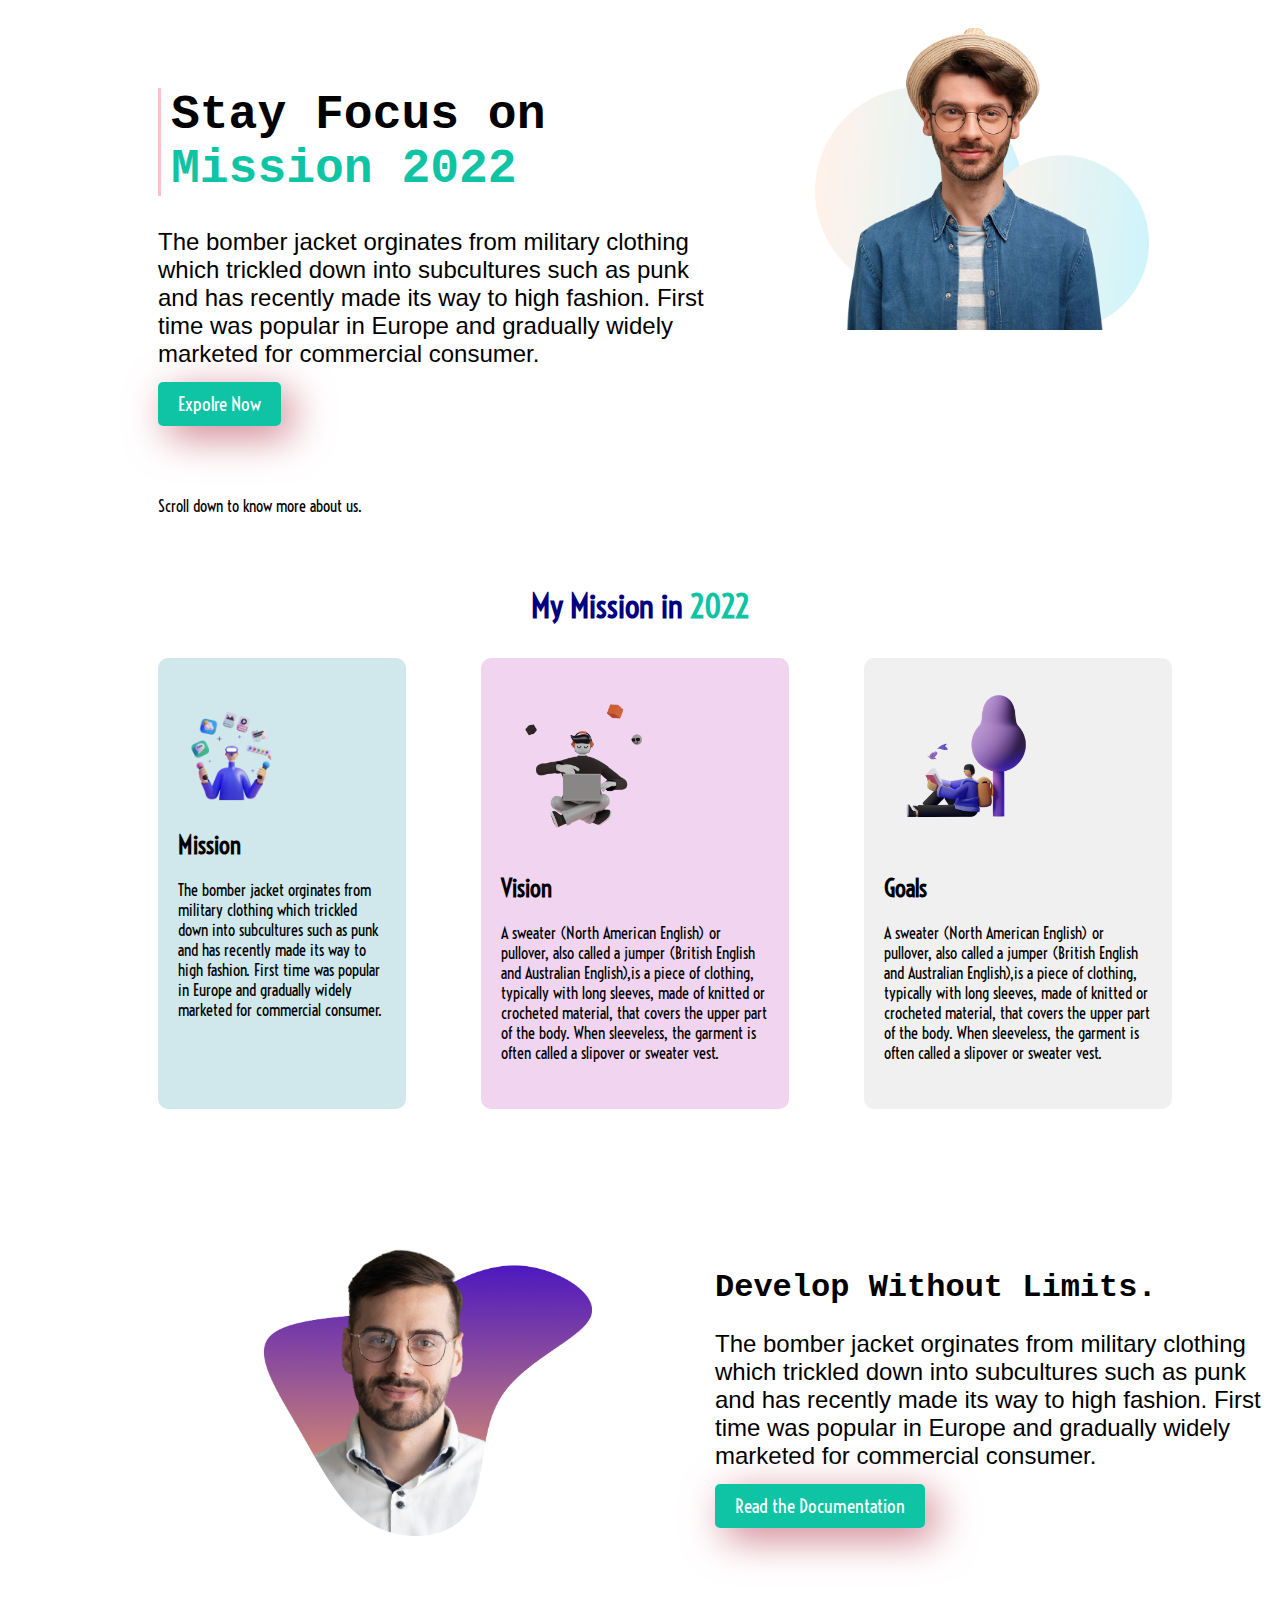
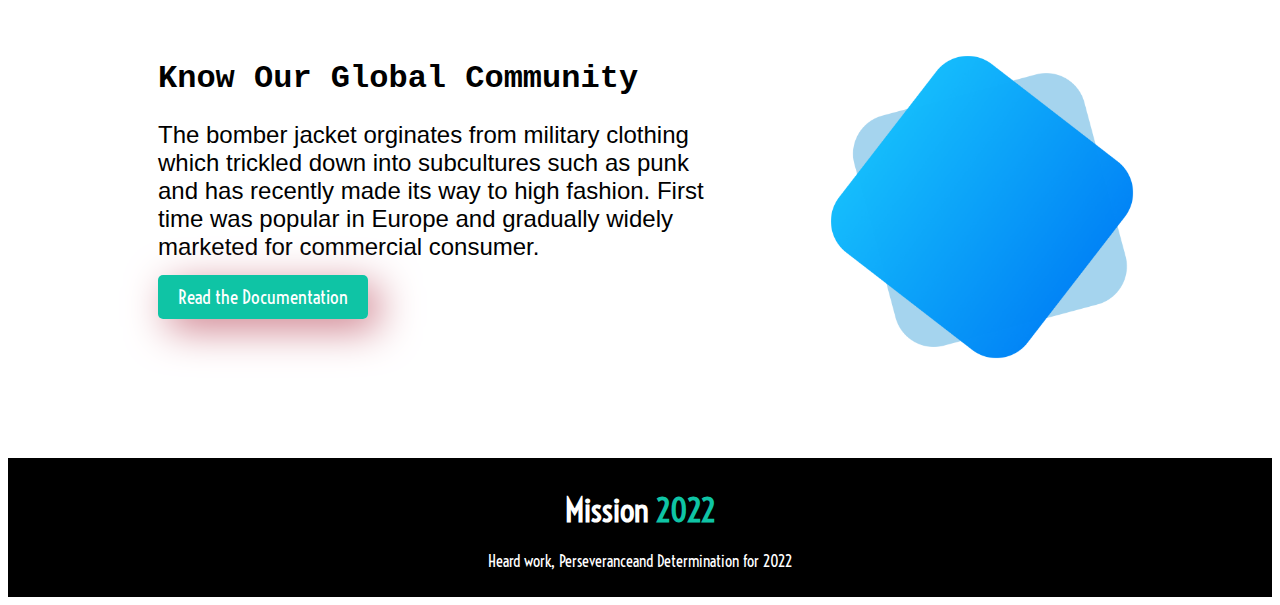
==== index.html @ e8c398df "mission22" ====
<!DOCTYPE html>
<html lang="en">

<head>
    <meta charset="UTF-8">
    <meta http-equiv="X-UA-Compatible" content="IE=edge">
    <meta name="viewport" content="width=device-width, initial-scale=1.0">
    <title>Mission 2022
    </title>
    <link rel="stylesheet" href="style.css">
    <link rel="preconnect" href="https://fonts.googleapis.com">
    <link rel="preconnect" href="https://fonts.gstatic.com" crossorigin>
    <link href="https://fonts.googleapis.com/css2?family=Voltaire&display=swap" rel="stylesheet">
</head>

<body>
    <section>
        <div class="half-width">
            <h1 class="header">
                Stay Focus on <br><span class="contrast-color">Mission 2022</span>
            </h1>

            <P>
                The bomber jacket orginates from military clothing which trickled down into
                subcultures such as punk and has recently made its way to high fashion. First time was popular in Europe
                and gradually widely marketed for commercial consumer.
            </P>

            <a class="link-button" target="_blank" href="http://google.com">Expolre Now</a>
        </div>

        <div class="half-width"> <img src="images/person1.png" alt=""></div>

    </section>
    <p id="discrete-text">
        Scroll down to know more about us.
    </p>


    <h1 class=" header2">
        <p>My Mission in <span class="contrast-color">2022</span></p>
    </h1>

    <section class="my-mission">
        <div id="mission" class="my-mission-box">
            <img src="images/illustrator-1.png" alt="">
            <h2>
                Mission
            </h2>
            <p>
                The bomber jacket orginates from military clothing which trickled down into
                subcultures such as punk and has recently made its way to high fashion. First time was popular in Europe
                and gradually widely marketed for commercial consumer.

            </p>

        </div>


        <div id="vision" class="my-mission-box">
            <img src="images/illustrator-2.png" alt="">
            <h2>
                Vision
            </h2>
            <p>
                A sweater (North American English) or pullover, also called a jumper (British English and Australian
                English),is a piece of clothing, typically with long sleeves, made of knitted or crocheted material,
                that covers the upper part of the body. When sleeveless, the garment is often called a slipover or
                sweater vest.

            </p>

        </div>

        <div id="goals" class="my-mission-box">

            <img src="images/illustrator-3.png" alt="">

            <h2>
                Goals
            </h2>
            <p>
                A sweater (North American English) or pullover, also called a jumper (British English and Australian
                English),is a piece of clothing, typically with long sleeves, made of knitted or crocheted material,
                that covers the upper part of the body. When sleeveless, the garment is often called a slipover or
                sweater vest.

            </p>

        </div>

    </section>


    <section>

        <div class="half-width"> <img src="images/person-5.png" alt=""></div>

        <div class="half-width">
            <h1 h1 class="header3">
                Develop Without Limits.
            </h1>

            <P>
                The bomber jacket orginates from military clothing which trickled down into
                subcultures such as punk and has recently made its way to high fashion. First time was popular in Europe
                and gradually widely marketed for commercial consumer.
            </P>

            <a class="link-button" target="_blank" href="http://google.com">Read the Documentation</a>
        </div>




    </section>



    <section>
        <div class="half-width">
            <h1 class="header4">
                Know Our Global Community
            </h1>

            <P>
                The bomber jacket orginates from military clothing which trickled down into
                subcultures such as punk and has recently made its way to high fashion. First time was popular in Europe
                and gradually widely marketed for commercial consumer.
            </P>

            <a class="link-button" target="_blank" href="http://google.com">Read the Documentation</a>
        </div>

        <div class="half-width"> <img src="images/shape-6.png" alt=""></div>

    </section>


    <footer>
        <h1> Mission <span class="contrast-color"> 2022</span></h1>

        <p> Heard work, Perseveranceand Determination for 2022
        </p>
    </footer>



</body>

</html>
---- style.css ----
body{
    font-family: 'Voltaire', sans-serif;
    
 }

 .half-width p{
     font-size: 1.5em;
     font-family:'Segoe UI', Tahoma, Geneva, Verdana, sans-serif ;
 }


 .contrast-color{
    color: rgb(15, 196, 165);
}
 .header{
     
     margin-top: 80px;
     font-family: 'Courier New', Courier, monospace;
     padding-left: 10px;
     border-left: 3px solid pink;
     font-size: 3em;
     
 }

 
 section{
     display: flex;
     margin-bottom: 80px;
     margin-left: 150px;
 
 }
 .half-width{     width: 50%; 
  
 }
 
 .half-width img{ width: 60%;
    padding-left: 100px;
    margin-top: 20px;
 }
 

 
 .link-button{
 background-color:  rgb(15, 196, 165);
 font-size: 1.2em;                        ;
 color: white;
 padding: 10px 20px;
 text-decoration: none;
 border-radius: 5px;
 margin-top: 20px;
 box-shadow: 10px 10px 40px rgb(206, 126, 139);
 }

 #discrete-text{
     margin-left: 150px;
     margin-bottom: 70px;
 }

 .header2 p{
     text-align: center;
     color: navy;
     margin-top: 50px;
    
 }
 

 .my-mission{
    display: flex;

 }

 .my-mission img{
     width: 60%;
 }


 .my-mission-box{
    padding: 30px 20px;
    border-radius: 10px;
 }

#mission{
     background-color: rgb(208, 231, 235);
 }

 #vision{
     background-color: rgb(240, 212, 240);
     margin:0 75px ;
 }

 #goals{
     background-color: rgb(241, 240, 240);
     margin-right: 100px;
 }


 .header3{

    margin-top: 80px;
    font-family: 'Courier New', Courier, monospace;
    

    font-size: 2em;

 }


.header4{
    margin-top: 40px;
    font-family: 'Courier New', Courier, monospace;
    
    font-size: 2em;

}


 footer{
     text-align: center;
     color: white;
     background-color: black;
     padding-top: 10px;
     padding-bottom: 10px;
 }
 h1 footer{}
     font-family:initial
 }

 span h1{
     color: orangered;
 }
 
 
 .display-inline
 {
     display: flex;
 }
 
 #ankor{
     margin-left: 40px;
 }
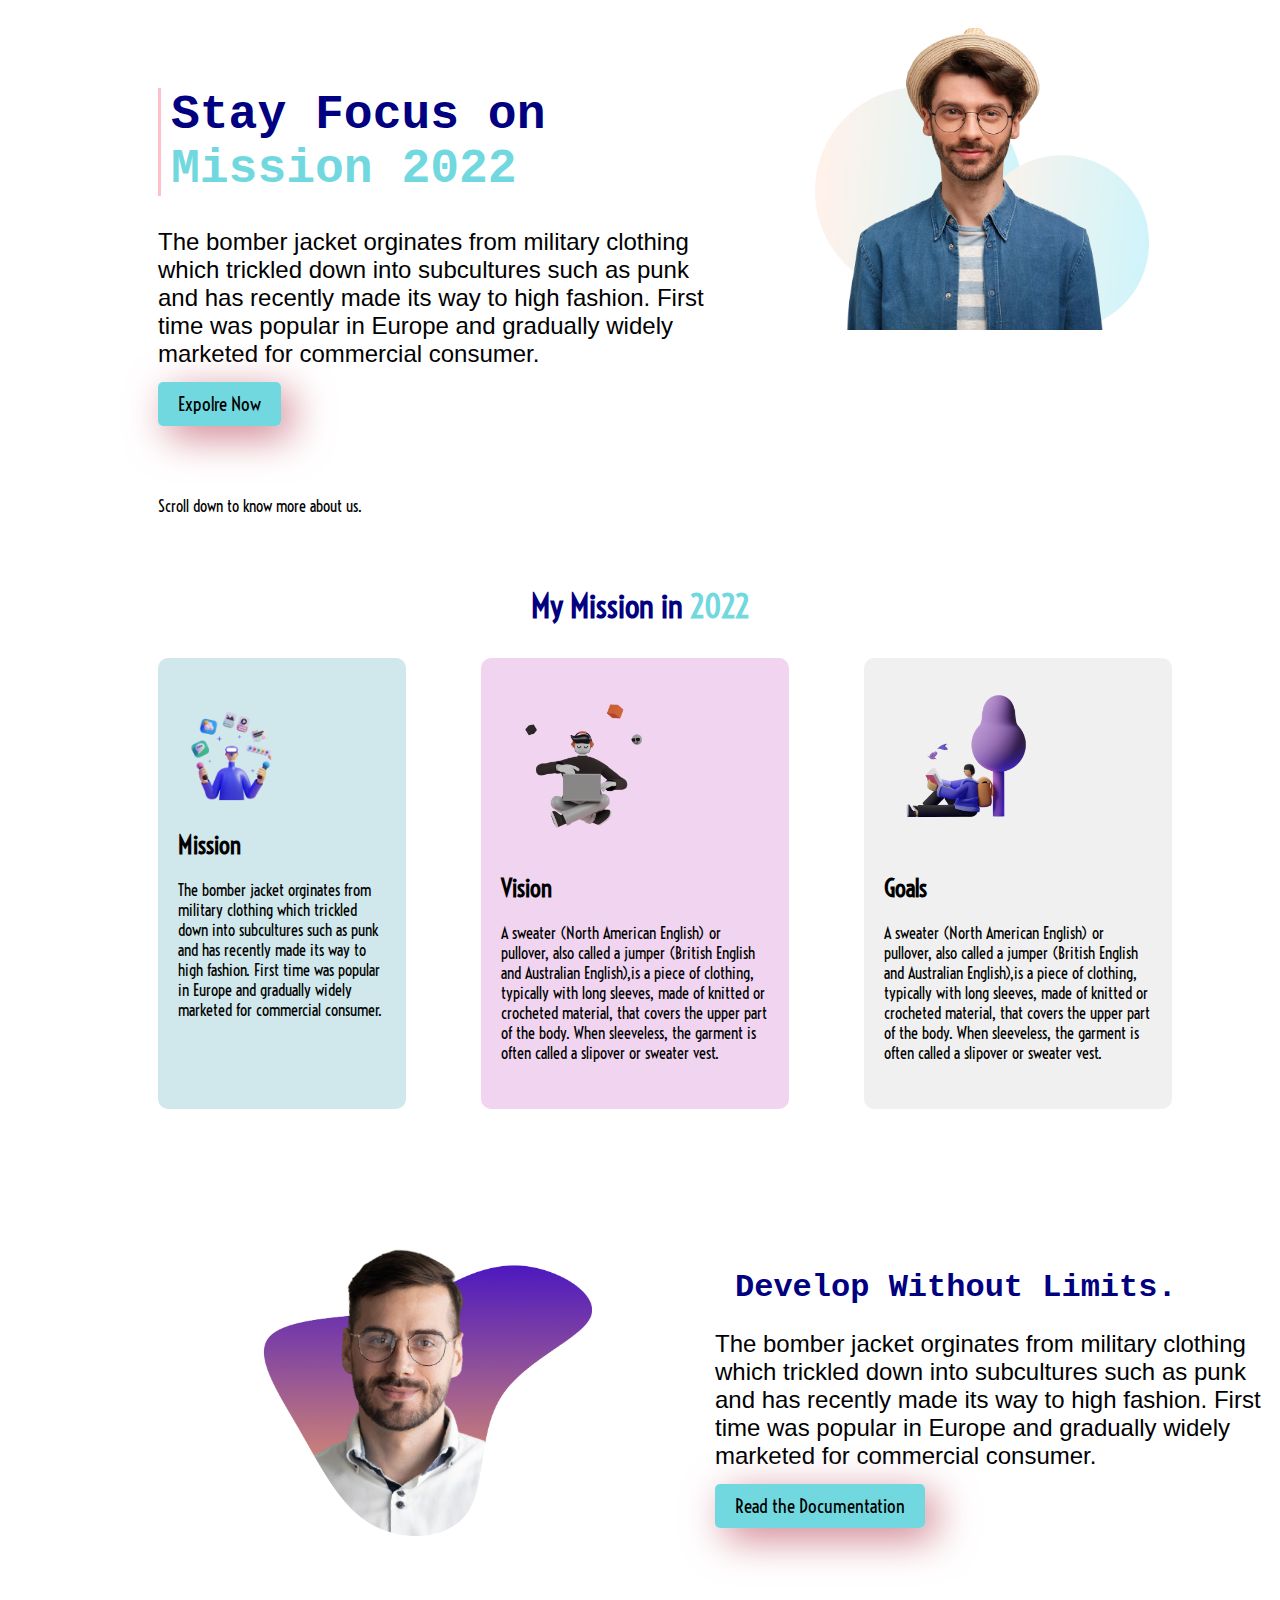
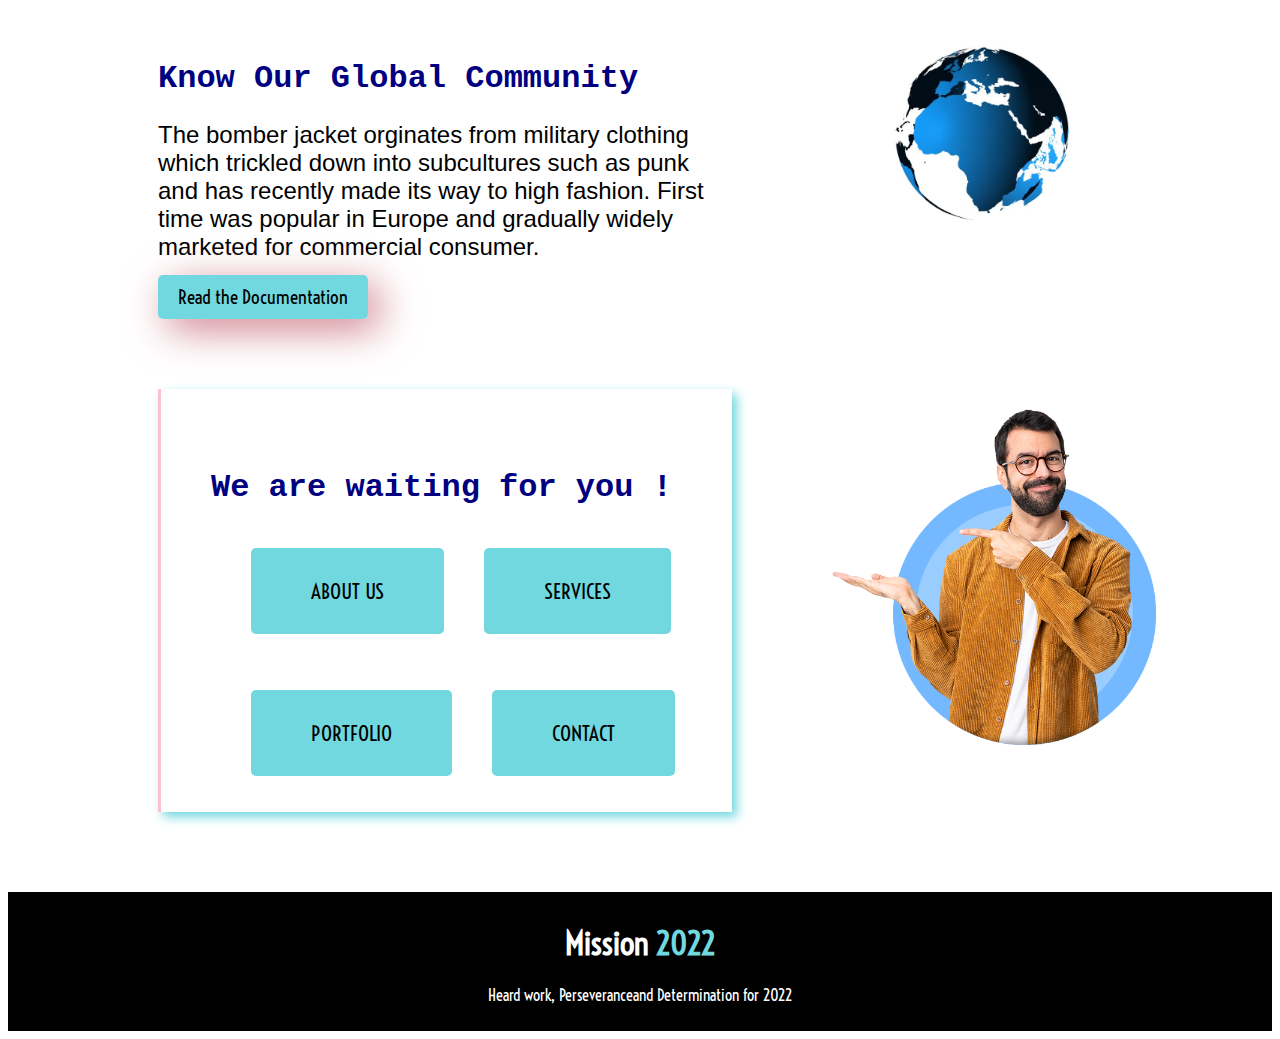
==== commit 7b81d747: "secondary push" ====
--- a/index.html
+++ b/index.html
@@ -132,7 +132,34 @@
             <a class="link-button" target="_blank" href="http://google.com">Read the Documentation</a>
         </div>
 
-        <div class="half-width"> <img src="images/shape-6.png" alt=""></div>
+        <div class="half-width"> <img src="images/shape-6.jpg" alt=""></div>
+
+    </section>
+
+
+    <section>
+
+
+        <div class="half-width borderx">
+            <h1 h1 class="header3">
+                We are waiting for you !
+            </h1>
+
+            <ul>
+                <li>ABOUT US</li>
+                <li>SERVICES</li>
+            </ul>
+
+            <ul>
+                <li> PORTFOLIO</li>
+                <li>CONTACT</li>
+            </ul>
+
+
+        </div>
+
+        <div class="half-width"> <img src="images/hero-image.png" alt=""></div>
+
 
     </section>
 
--- a/style.css
+++ b/style.css
@@ -11,10 +11,10 @@
 
 
  .contrast-color{
-    color: rgb(15, 196, 165);
+    color: #71d8df;
 }
  .header{
-     
+     color: navy;
      margin-top: 80px;
      font-family: 'Courier New', Courier, monospace;
      padding-left: 10px;
@@ -42,9 +42,9 @@
 
  
  .link-button{
- background-color:  rgb(15, 196, 165);
+ background-color: #71d8df;
  font-size: 1.2em;                        ;
- color: white;
+ color: rgb(0, 0, 0);
  padding: 10px 20px;
  text-decoration: none;
  border-radius: 5px;
@@ -96,9 +96,11 @@
 
 
  .header3{
+     color: navy;
 
     margin-top: 80px;
     font-family: 'Courier New', Courier, monospace;
+    margin-left: 20px;
     
 
     font-size: 2em;
@@ -109,12 +111,34 @@
 .header4{
     margin-top: 40px;
     font-family: 'Courier New', Courier, monospace;
+    color: navy;
     
     font-size: 2em;
 
 }
 
+.borderx{
+    border-left: 3px solid pink;
+    padding-left: 30px;
+    box-shadow: 5px 5px 10px #71d8df;
+   
+}
 
+li{
+    display: inline;
+    padding: 30px 60px;
+    background-color:#71d8df ;
+    list-style: none;
+    margin: 20px;
+    color: rgb(0, 0, 0);
+    border-radius: 5px;
+    font-size: 1.3em;
+}
+
+ul{
+    display: flex;
+}
+ 
  footer{
      text-align: center;
      color: white;
@@ -126,16 +150,5 @@
      font-family:initial
  }
 
- span h1{
-     color: orangered;
- }
+
  
- 
- .display-inline
- {
-     display: flex;
- }
- 
- #ankor{
-     margin-left: 40px;
- }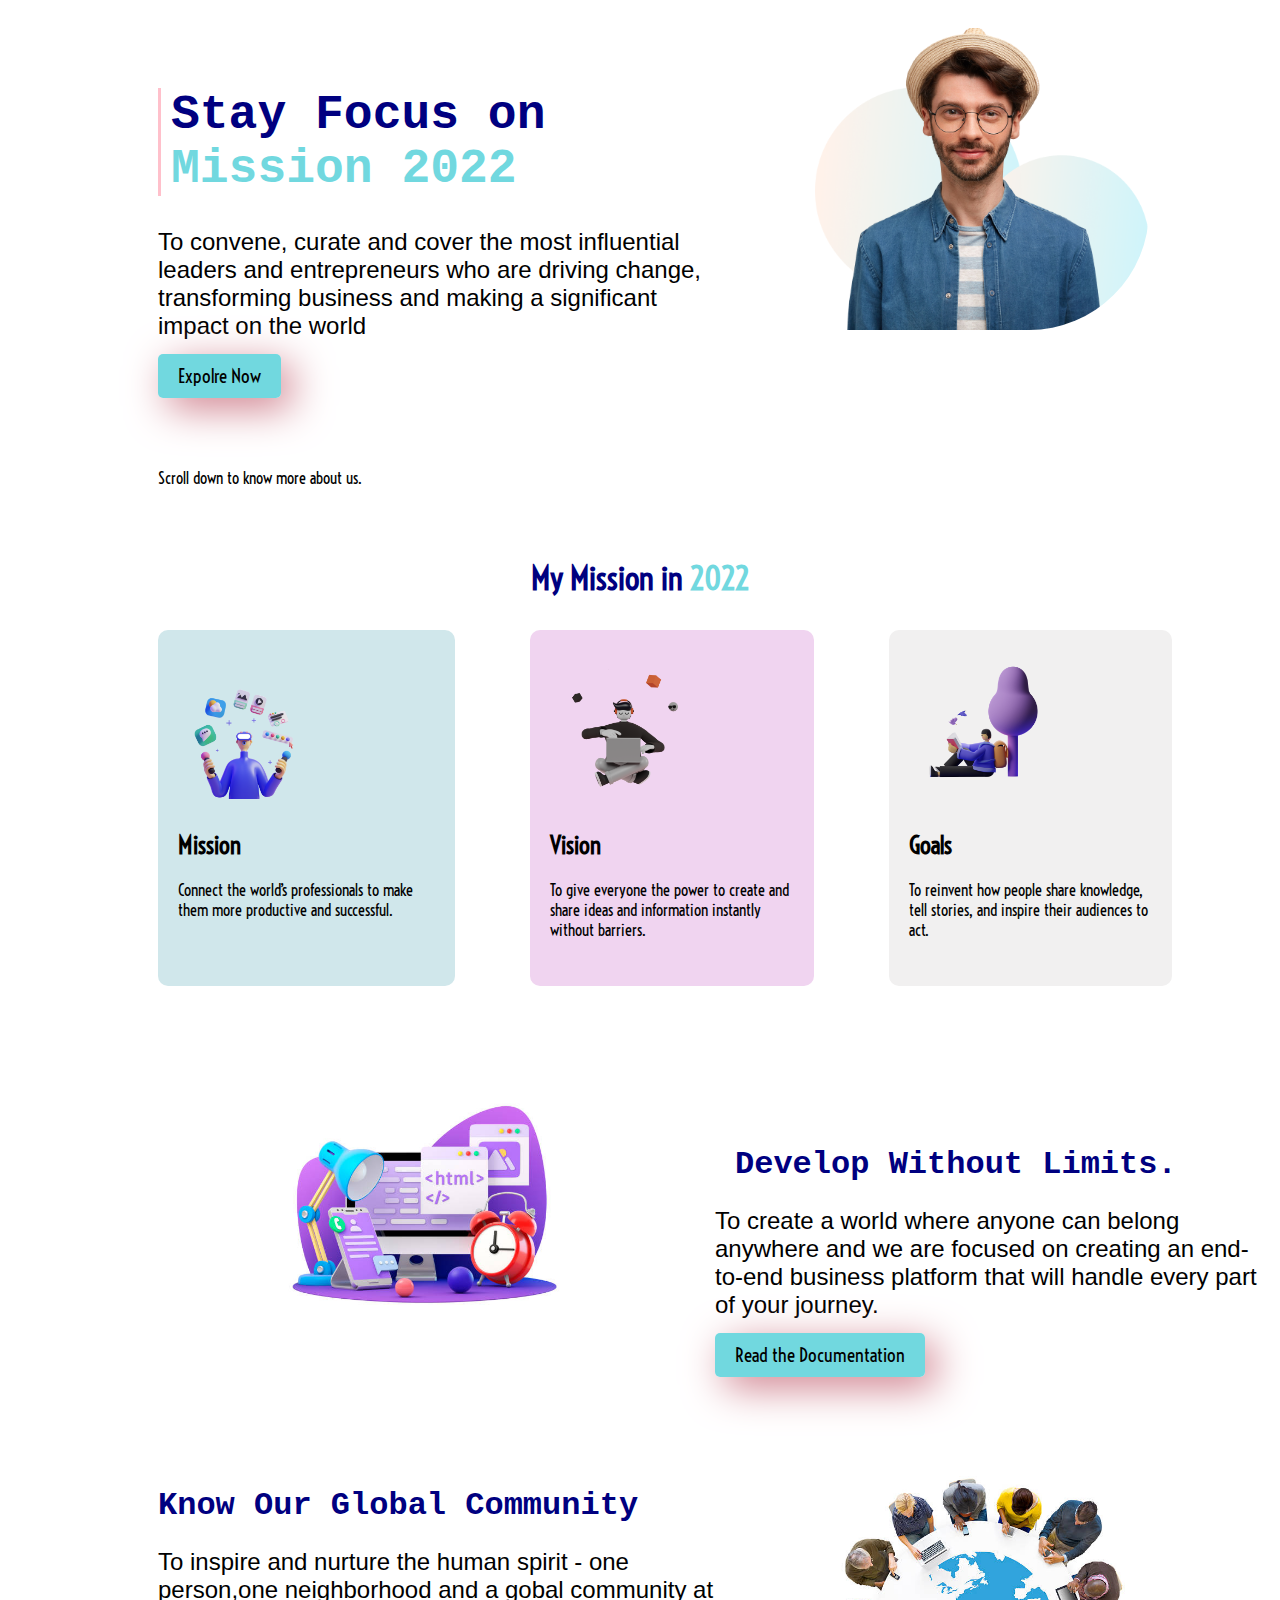
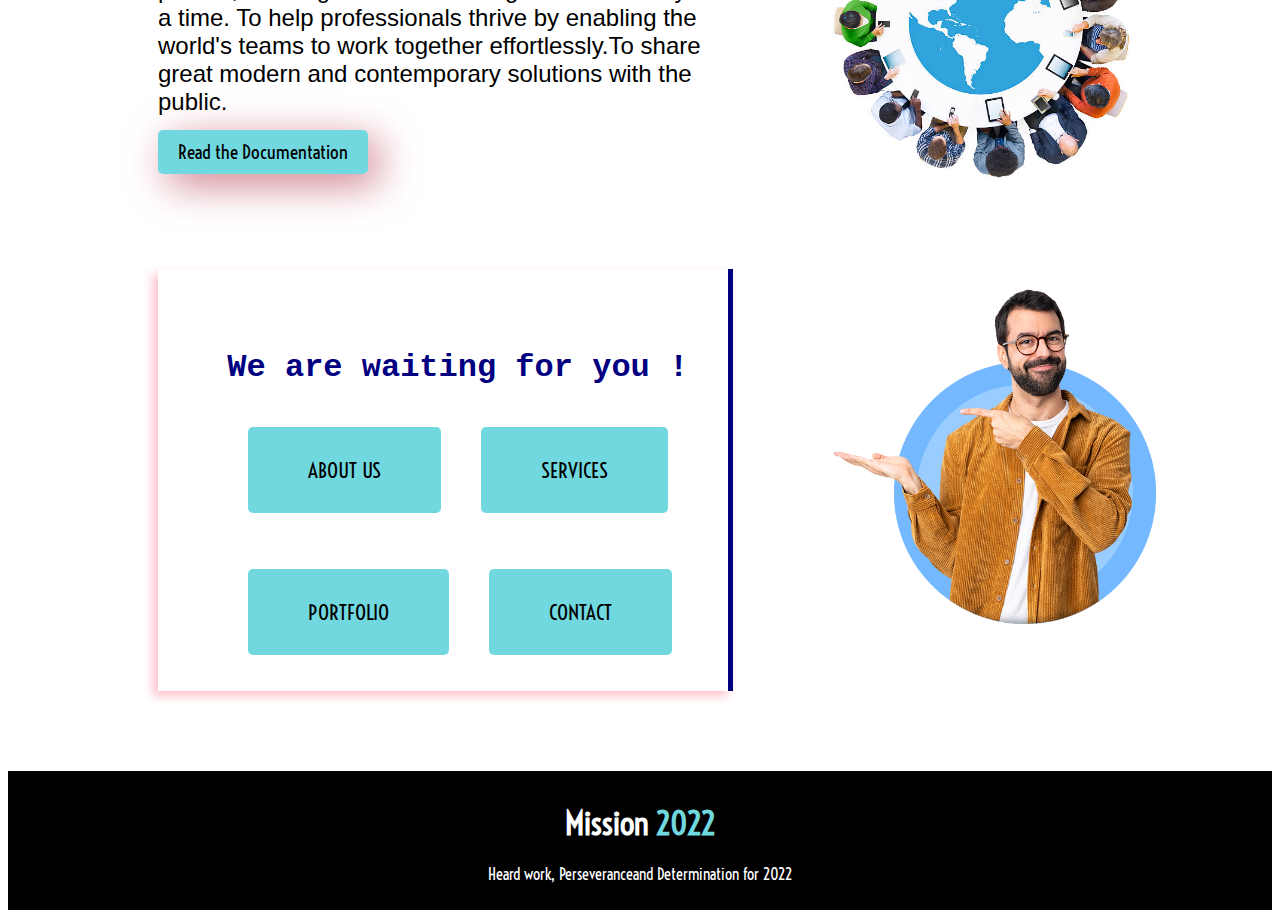
==== commit fc98a906: "tertiary push" ====
--- a/index.html
+++ b/index.html
@@ -21,9 +21,8 @@
             </h1>
 
             <P>
-                The bomber jacket orginates from military clothing which trickled down into
-                subcultures such as punk and has recently made its way to high fashion. First time was popular in Europe
-                and gradually widely marketed for commercial consumer.
+                To convene, curate and cover the most influential leaders and entrepreneurs who are driving change,
+                transforming business and making a significant impact on the world
             </P>
 
             <a class="link-button" target="_blank" href="http://google.com">Expolre Now</a>
@@ -48,9 +47,7 @@
                 Mission
             </h2>
             <p>
-                The bomber jacket orginates from military clothing which trickled down into
-                subcultures such as punk and has recently made its way to high fashion. First time was popular in Europe
-                and gradually widely marketed for commercial consumer.
+                Connect the world’s professionals to make them more productive and successful.
 
             </p>
 
@@ -63,11 +60,7 @@
                 Vision
             </h2>
             <p>
-                A sweater (North American English) or pullover, also called a jumper (British English and Australian
-                English),is a piece of clothing, typically with long sleeves, made of knitted or crocheted material,
-                that covers the upper part of the body. When sleeveless, the garment is often called a slipover or
-                sweater vest.
-
+                To give everyone the power to create and share ideas and information instantly without barriers.
             </p>
 
         </div>
@@ -80,10 +73,7 @@
                 Goals
             </h2>
             <p>
-                A sweater (North American English) or pullover, also called a jumper (British English and Australian
-                English),is a piece of clothing, typically with long sleeves, made of knitted or crocheted material,
-                that covers the upper part of the body. When sleeveless, the garment is often called a slipover or
-                sweater vest.
+                To reinvent how people share knowledge, tell stories, and inspire their audiences to act.
 
             </p>
 
@@ -94,7 +84,7 @@
 
     <section>
 
-        <div class="half-width"> <img src="images/person-5.png" alt=""></div>
+        <div class="half-width"> <img src="images/mission-skl.jpg" alt=""></div>
 
         <div class="half-width">
             <h1 h1 class="header3">
@@ -102,9 +92,8 @@
             </h1>
 
             <P>
-                The bomber jacket orginates from military clothing which trickled down into
-                subcultures such as punk and has recently made its way to high fashion. First time was popular in Europe
-                and gradually widely marketed for commercial consumer.
+                To create a world where anyone can belong anywhere and we are focused on creating an end-to-end business
+                platform that will handle every part of your journey.
             </P>
 
             <a class="link-button" target="_blank" href="http://google.com">Read the Documentation</a>
@@ -124,15 +113,15 @@
             </h1>
 
             <P>
-                The bomber jacket orginates from military clothing which trickled down into
-                subcultures such as punk and has recently made its way to high fashion. First time was popular in Europe
-                and gradually widely marketed for commercial consumer.
+                To inspire and nurture the human spirit - one person,one neighborhood and a gobal community at a time.
+                To help professionals thrive by enabling the world's teams to work together effortlessly.To share great
+                modern and contemporary solutions with the public.
             </P>
 
             <a class="link-button" target="_blank" href="http://google.com">Read the Documentation</a>
         </div>
 
-        <div class="half-width"> <img src="images/shape-6.jpg" alt=""></div>
+        <div class="half-width"> <img src="images/gobal-cmnty.jpg" alt=""></div>
 
     </section>
 
@@ -141,7 +130,7 @@
 
 
         <div class="half-width borderx">
-            <h1 h1 class="header3">
+            <h1 h1 class="header5">
                 We are waiting for you !
             </h1>
 
--- a/style.css
+++ b/style.css
@@ -19,6 +19,7 @@
      font-family: 'Courier New', Courier, monospace;
      padding-left: 10px;
      border-left: 3px solid pink;
+    
      font-size: 3em;
      
  }
@@ -37,6 +38,7 @@
  .half-width img{ width: 60%;
     padding-left: 100px;
     margin-top: 20px;
+    border-radius: 120px;
  }
  
 
@@ -117,10 +119,24 @@
 
 }
 
+
+.header5{
+    color: navy;
+
+   margin-top: 80px;
+   font-family: 'Courier New', Courier, monospace;
+   text-align: center;
+   
+
+   font-size: 2em;
+
+}
+
+
 .borderx{
-    border-left: 3px solid pink;
+    border-right: 5px solid navy;
     padding-left: 30px;
-    box-shadow: 5px 5px 10px #71d8df;
+    box-shadow: -5px 5px 10px pink;
    
 }
 
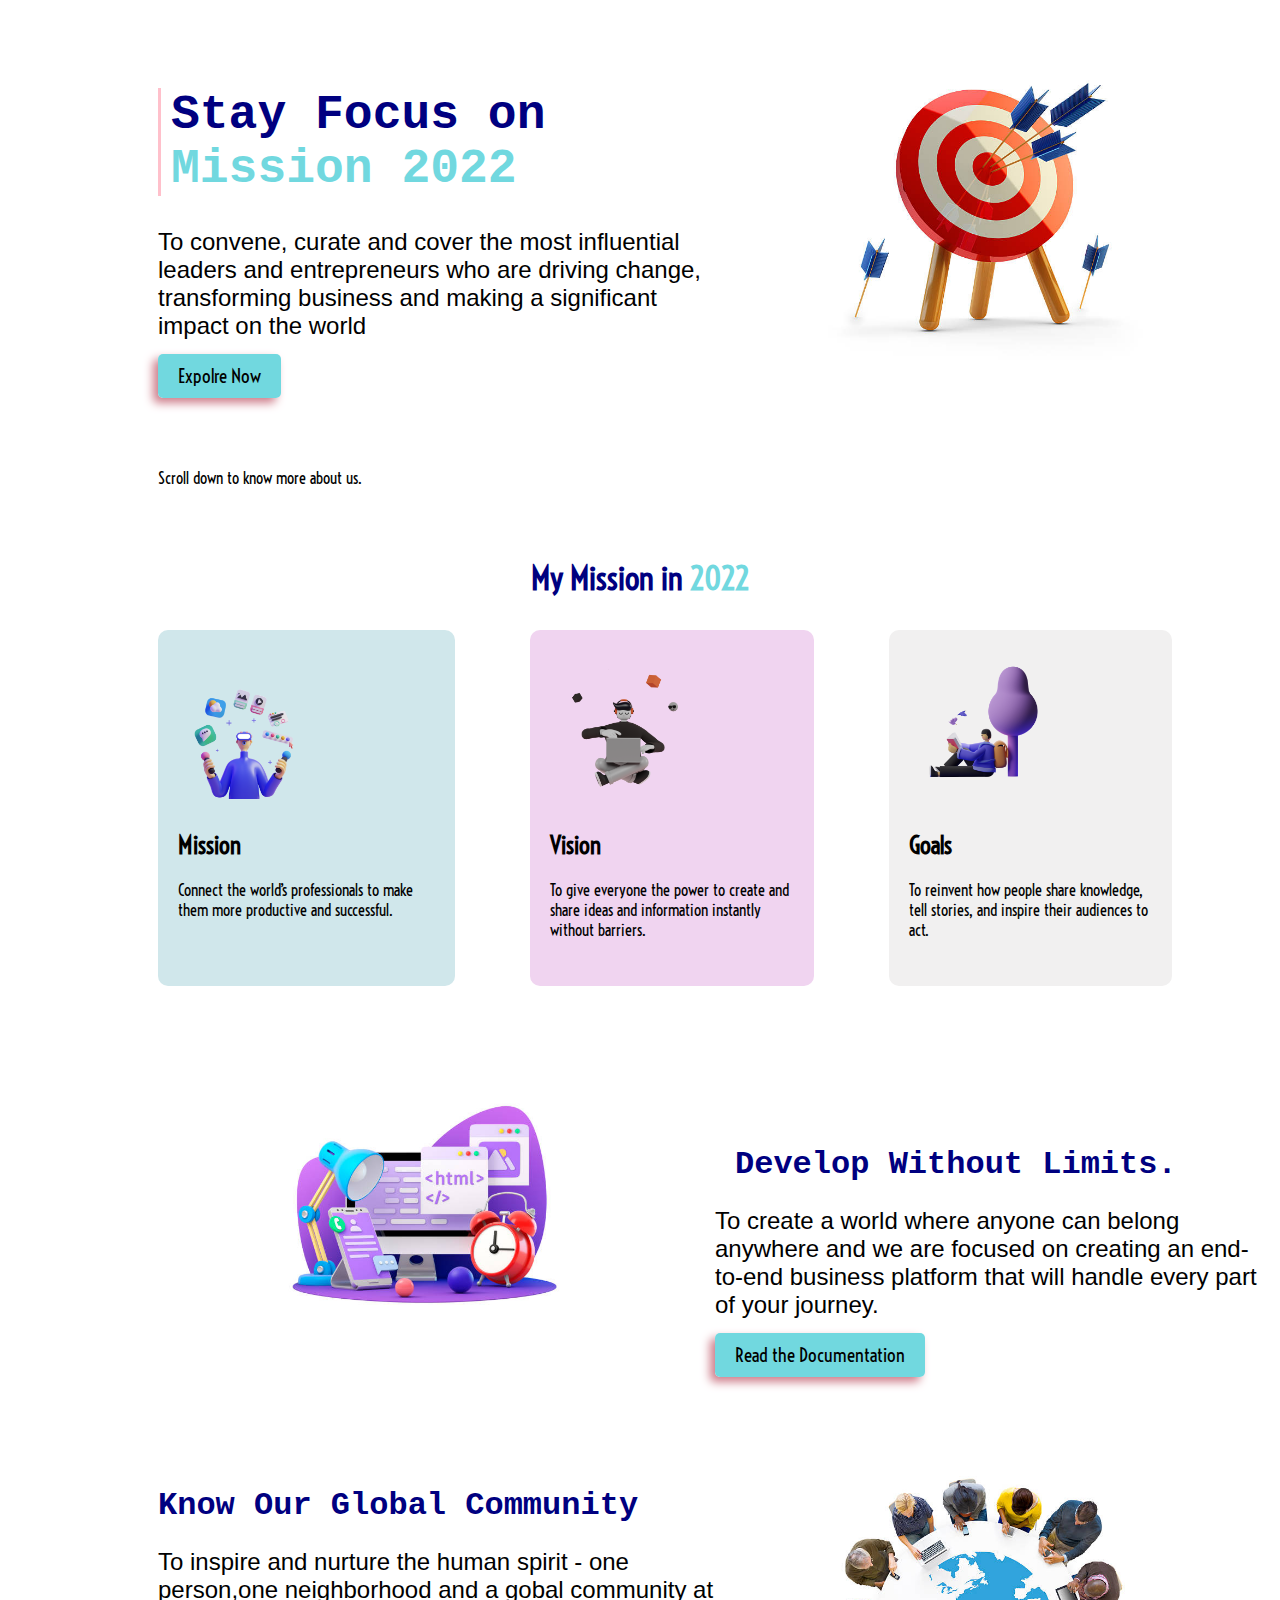
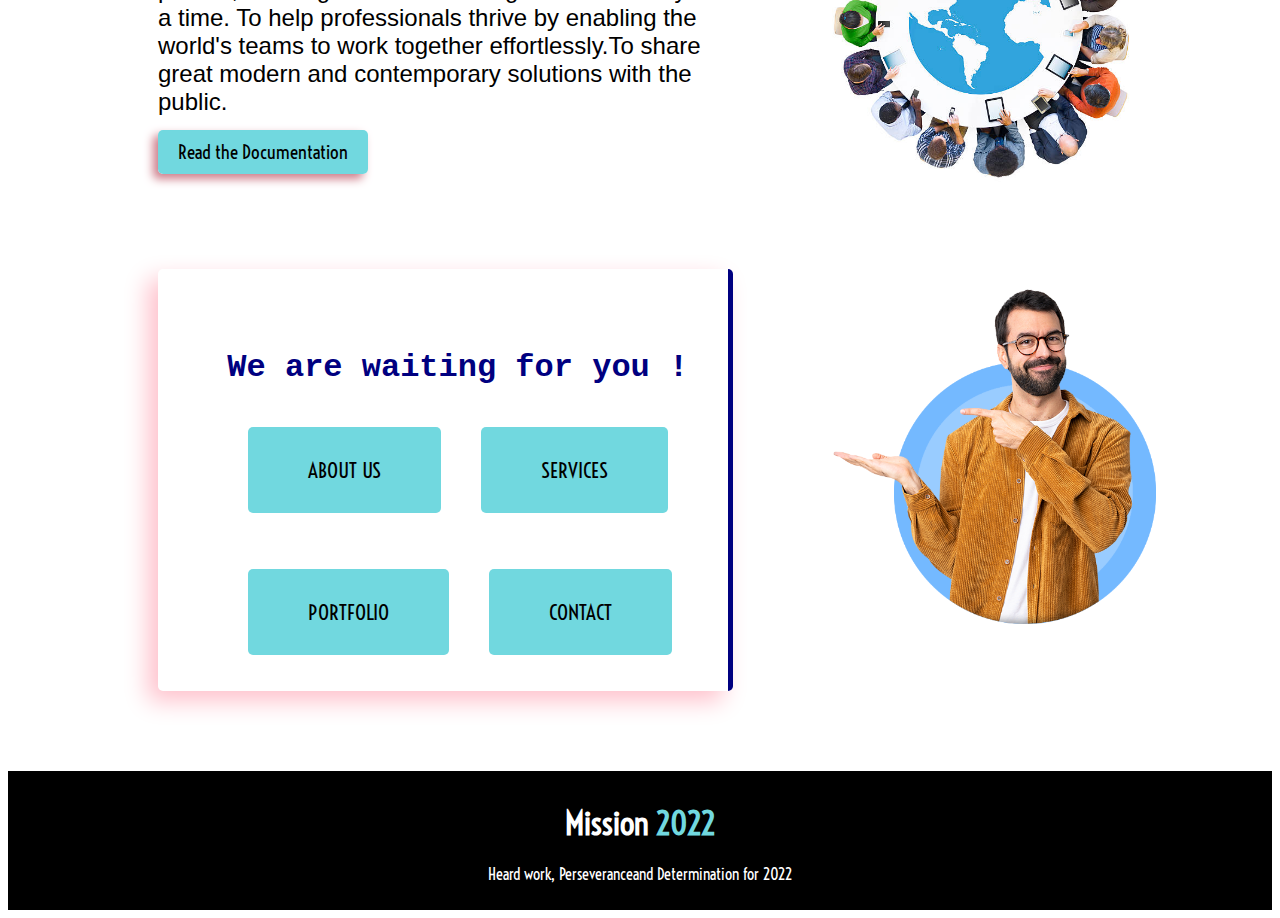
==== commit fd713d01: "tertiary4 push" ====
--- a/index.html
+++ b/index.html
@@ -11,6 +11,7 @@
     <link rel="preconnect" href="https://fonts.googleapis.com">
     <link rel="preconnect" href="https://fonts.gstatic.com" crossorigin>
     <link href="https://fonts.googleapis.com/css2?family=Voltaire&display=swap" rel="stylesheet">
+    <link rel="shortcut icon" href="images/fvcn-mssn.jpg" type="image/x-icon">
 </head>
 
 <body>
@@ -28,7 +29,7 @@
             <a class="link-button" target="_blank" href="http://google.com">Expolre Now</a>
         </div>
 
-        <div class="half-width"> <img src="images/person1.png" alt=""></div>
+        <div class="half-width"> <img src="images/focus-mssn.jpg" alt=""></div>
 
     </section>
     <p id="discrete-text">
--- a/style.css
+++ b/style.css
@@ -38,7 +38,7 @@
  .half-width img{ width: 60%;
     padding-left: 100px;
     margin-top: 20px;
-    border-radius: 120px;
+    
  }
  
 
@@ -51,7 +51,7 @@
  text-decoration: none;
  border-radius: 5px;
  margin-top: 20px;
- box-shadow: 10px 10px 40px rgb(206, 126, 139);
+ box-shadow: -5px 5px 10px rgb(206, 126, 139);
  }
 
  #discrete-text{
@@ -136,7 +136,8 @@
 .borderx{
     border-right: 5px solid navy;
     padding-left: 30px;
-    box-shadow: -5px 5px 10px pink;
+    box-shadow: -10px 10px 25px pink;
+    border-radius: 5px;
    
 }
 
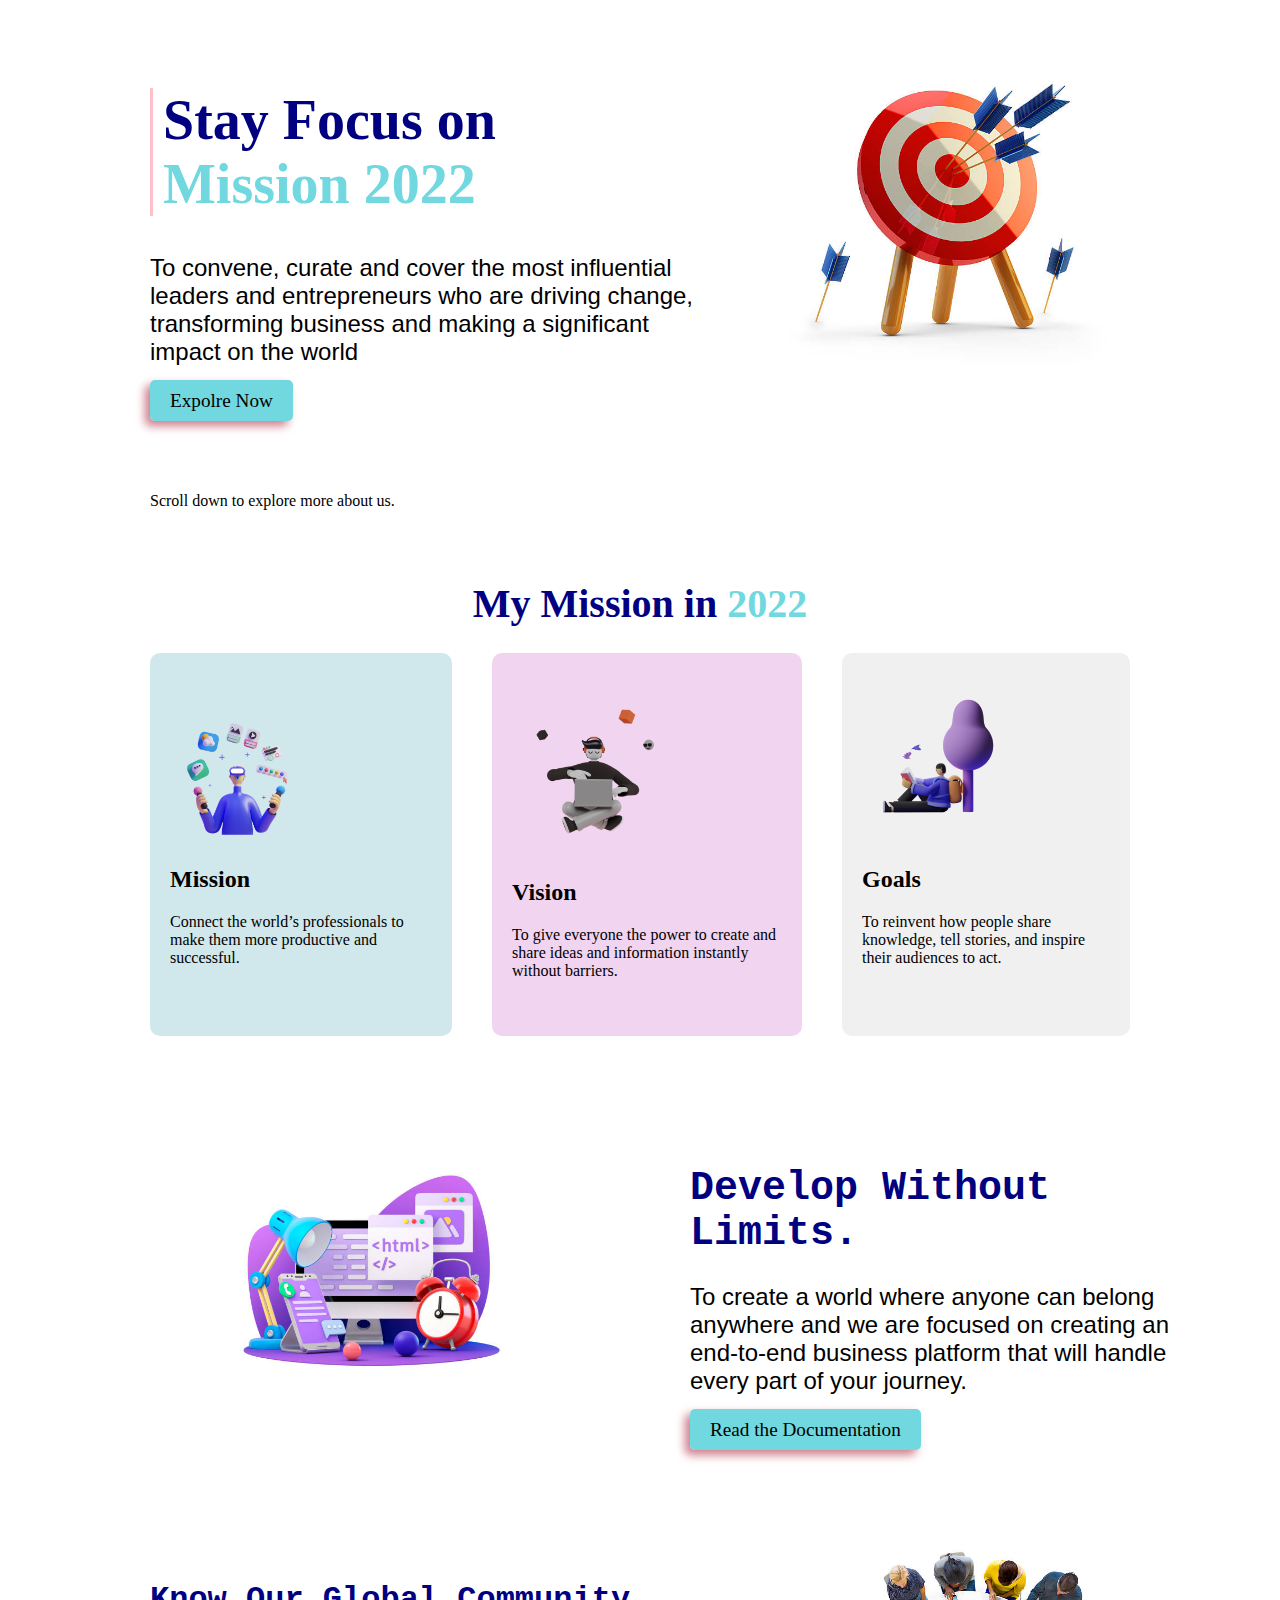
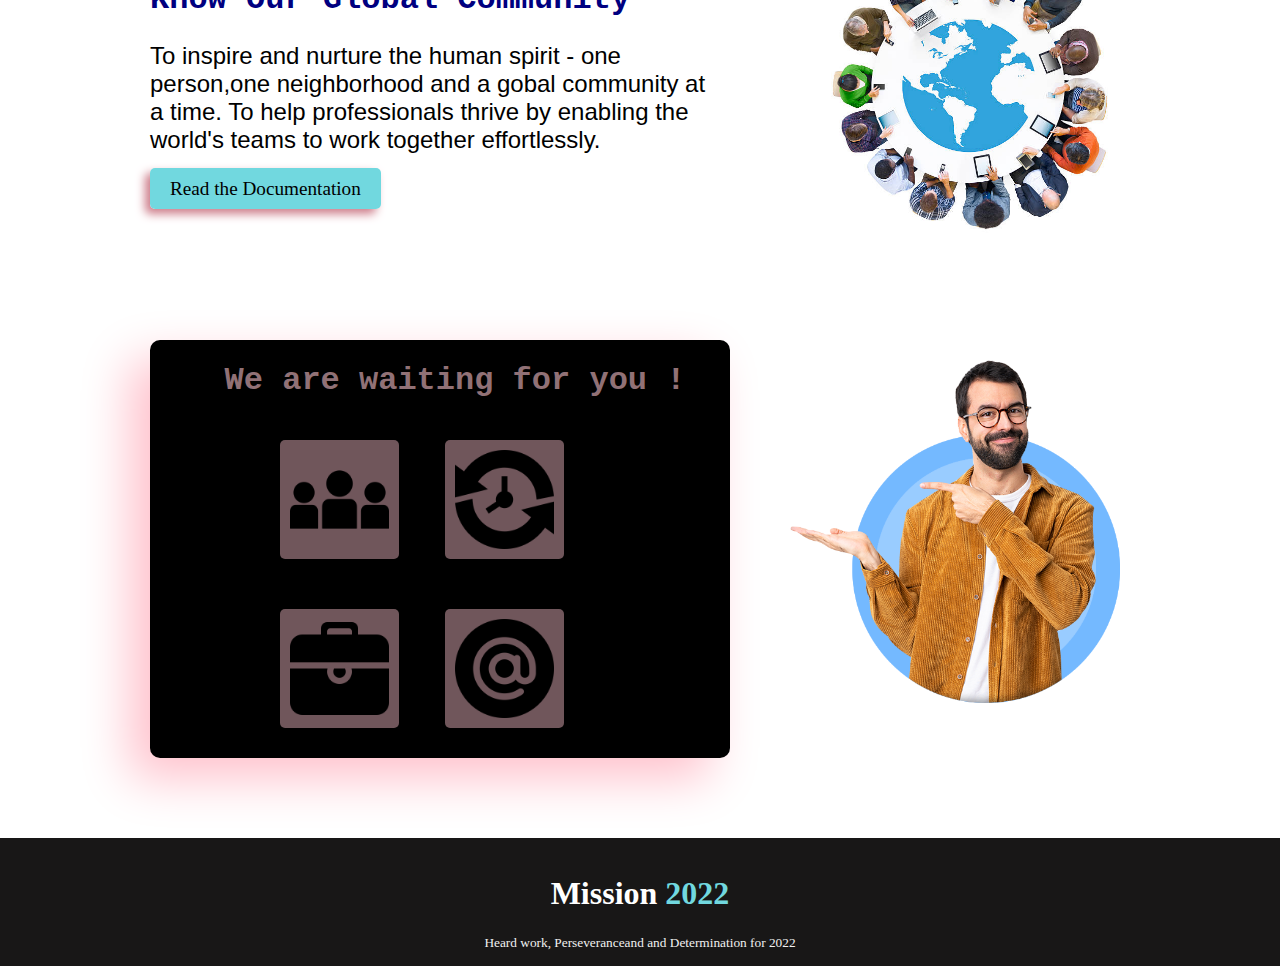
==== commit 1499dec4: "final" ====
--- a/index.html
+++ b/index.html
@@ -7,6 +7,9 @@
     <meta name="viewport" content="width=device-width, initial-scale=1.0">
     <title>Mission 2022
     </title>
+    <link rel="preconnect" href="https://fonts.googleapis.com">
+    <link rel="preconnect" href="https://fonts.gstatic.com" crossorigin>
+    <link href="https://fonts.googleapis.com/css2?family=Voltaire&display=swap" rel="stylesheet">
     <link rel="stylesheet" href="style.css">
     <link rel="preconnect" href="https://fonts.googleapis.com">
     <link rel="preconnect" href="https://fonts.gstatic.com" crossorigin>
@@ -15,7 +18,7 @@
 </head>
 
 <body>
-    <section>
+    <section class="section-1-5">
         <div class="half-width">
             <h1 class="header">
                 Stay Focus on <br><span class="contrast-color">Mission 2022</span>
@@ -33,12 +36,12 @@
 
     </section>
     <p id="discrete-text">
-        Scroll down to know more about us.
+        Scroll down to explore more about us.
     </p>
 
 
-    <h1 class=" header2">
-        <p>My Mission in <span class="contrast-color">2022</span></p>
+    <h1 class="my-mission-header">
+        My Mission in <span class="contrast-color">2022</span>
     </h1>
 
     <section class="my-mission">
@@ -83,12 +86,12 @@
     </section>
 
 
-    <section>
+    <section class="develop">
 
-        <div class="half-width"> <img src="images/mission-skl.jpg" alt=""></div>
+        <div class="develop-div"> <img src="images/mission-skl.jpg" alt=""></div>
 
-        <div class="half-width">
-            <h1 h1 class="header3">
+        <div class="develop-div">
+            <h1 class="develop-header">
                 Develop Without Limits.
             </h1>
 
@@ -107,42 +110,42 @@
 
 
 
-    <section>
-        <div class="half-width">
-            <h1 class="header4">
+    <section class="glbl-cmnty">
+        <div class="glbl-cmnty-div">
+            <h1 class="glbl-cmnty-header">
                 Know Our Global Community
             </h1>
 
             <P>
                 To inspire and nurture the human spirit - one person,one neighborhood and a gobal community at a time.
-                To help professionals thrive by enabling the world's teams to work together effortlessly.To share great
-                modern and contemporary solutions with the public.
+                To help professionals thrive by enabling the world's teams to work together effortlessly.
             </P>
 
             <a class="link-button" target="_blank" href="http://google.com">Read the Documentation</a>
         </div>
 
-        <div class="half-width"> <img src="images/gobal-cmnty.jpg" alt=""></div>
+        <div class="glbl-cmnty-div"> <img src="images/gobal-cmnty.jpg" alt=""></div>
 
     </section>
 
 
-    <section>
+    <section class="section-1-5">
 
 
-        <div class="half-width borderx">
-            <h1 h1 class="header5">
+        <div class="half-width last-boxshadow">
+            <h1 class="boxshadow-header">
                 We are waiting for you !
             </h1>
 
+
             <ul>
-                <li>ABOUT US</li>
-                <li>SERVICES</li>
+                <li> <img src="images/about-us.png" alt=""></li>
+                <li><img src="images/time.png" alt=""></li>
             </ul>
 
             <ul>
-                <li> PORTFOLIO</li>
-                <li>CONTACT</li>
+                <li><img src="images/portfolio-black-symbol.png" alt=""></li>
+                <li><img src="images/email.png" alt=""></li>
             </ul>
 
 
@@ -157,8 +160,8 @@
     <footer>
         <h1> Mission <span class="contrast-color"> 2022</span></h1>
 
-        <p> Heard work, Perseveranceand Determination for 2022
-        </p>
+        <small>Heard work, Perseveranceand and Determination for 2022</small>
+
     </footer>
 
 
--- a/style.css
+++ b/style.css
@@ -1,6 +1,9 @@
 
 body{
-    font-family: 'Voltaire', sans-serif;
+  
+    margin-left: 0px;
+    margin-right:0px;
+    margin-bottom: 0px;
     
  }
 
@@ -16,33 +19,33 @@
  .header{
      color: navy;
      margin-top: 80px;
-     font-family: 'Courier New', Courier, monospace;
+     font-family: 'Luxurious Roman', cursive;
+     
      padding-left: 10px;
      border-left: 3px solid pink;
     
-     font-size: 3em;
+     font-size: 3.5em;
      
  }
 
  
- section{
+ .section-1-5{
      display: flex;
      margin-bottom: 80px;
      margin-left: 150px;
- 
- }
- .half-width{     width: 50%; 
-  
+ }
+
+
+ .half-width{width: 50%; 
  }
  
  .half-width img{ width: 60%;
-    padding-left: 100px;
+    margin-left: 60px;
     margin-top: 20px;
     
  }
  
 
- 
  .link-button{
  background-color: #71d8df;
  font-size: 1.2em;                        ;
@@ -59,16 +62,18 @@
      margin-bottom: 70px;
  }
 
- .header2 p{
+ .my-mission-header{
      text-align: center;
      color: navy;
-     margin-top: 50px;
+     margin-top: 30px;
+     font-size: 2.5em;
     
  }
  
 
  .my-mission{
     display: flex;
+    margin-left: 150px;
 
  }
 
@@ -78,7 +83,7 @@
 
 
  .my-mission-box{
-    padding: 30px 20px;
+    padding: 40px 20px ;
     border-radius: 10px;
  }
 
@@ -88,29 +93,67 @@
 
  #vision{
      background-color: rgb(240, 212, 240);
-     margin:0 75px ;
+     margin:0 40px ;
  }
 
  #goals{
      background-color: rgb(241, 240, 240);
-     margin-right: 100px;
- }
-
-
- .header3{
-     color: navy;
-
-    margin-top: 80px;
+     margin-right: 150px;
+ }
+
+.develop{
+    display: flex;
+    margin-left: 150px;
+    margin-top: 100px;
+    margin-right:50px ;
+
+}
+ .develop-header{
+    color: navy;
+    margin-top: 30px;
     font-family: 'Courier New', Courier, monospace;
-    margin-left: 20px;
-    
-
-    font-size: 2em;
-
- }
-
-
-.header4{
+    font-size: 2.5em;
+ }
+
+ .develop-div{
+    width: 50%; 
+ }
+
+ .develop-div img{ 
+    width: 60%;
+    margin-left: 60px;
+    margin-top: 20px;
+ }
+
+ .develop-div p{
+    font-size: 1.5em;
+    font-family:'Segoe UI', Tahoma, Geneva, Verdana, sans-serif ;
+    padding-right: 50px;
+}
+
+.glbl-cmnty{    display: flex;
+    margin-left: 150px;
+    margin-top: 100px;
+    margin-bottom:100px ;
+}
+
+.glbl-cmnty-div{
+    width: 50%;
+}
+
+.glbl-cmnty-div p{
+    font-size: 1.5em;
+    font-family:'Segoe UI', Tahoma, Geneva, Verdana, sans-serif ;
+}
+
+.glbl-cmnty-div img{
+     width: 55%;
+    
+    margin-left: 100px;
+
+}
+
+.glbl-cmnty-header{
     margin-top: 40px;
     font-family: 'Courier New', Courier, monospace;
     color: navy;
@@ -120,52 +163,55 @@
 }
 
 
-.header5{
-    color: navy;
-
-   margin-top: 80px;
+.boxshadow-header{
+   color: rgb(145, 113, 118);
    font-family: 'Courier New', Courier, monospace;
    text-align: center;
+   font-size: 2em;
+
+}
+
+
+.last-boxshadow{
+ 
+    padding-left: 30px;
+    box-shadow: -20px 20px 50px pink;
+    border-radius: 10px;
+    background-color: rgb(0, 0, 0);
    
-
-   font-size: 2em;
-
-}
-
-
-.borderx{
-    border-right: 5px solid navy;
-    padding-left: 30px;
-    box-shadow: -10px 10px 25px pink;
+}
+
+li{
+   
+  display: inline;
+    list-style: none;   
+}
+
+li img{
+    background-color:rgb(112, 86, 91);
+    padding: 10px;
     border-radius: 5px;
-   
-}
-
-li{
-    display: inline;
-    padding: 30px 60px;
-    background-color:#71d8df ;
-    list-style: none;
-    margin: 20px;
-    color: rgb(0, 0, 0);
-    border-radius: 5px;
-    font-size: 1.3em;
 }
 
 ul{
     display: flex;
+    width: 60%;
+    padding-bottom: 10px;
 }
  
  footer{
      text-align: center;
      color: white;
-     background-color: black;
-     padding-top: 10px;
-     padding-bottom: 10px;
- }
- h1 footer{}
-     font-family:initial
- }
-
-
- 
+     background-color: rgb(24, 23, 23);
+     padding-top: 15px;
+     padding-bottom: 15px;
+    
+ }
+ 
+ small{
+     color: rgb(240, 240, 240);
+ }    
+ 
+
+
+ 
